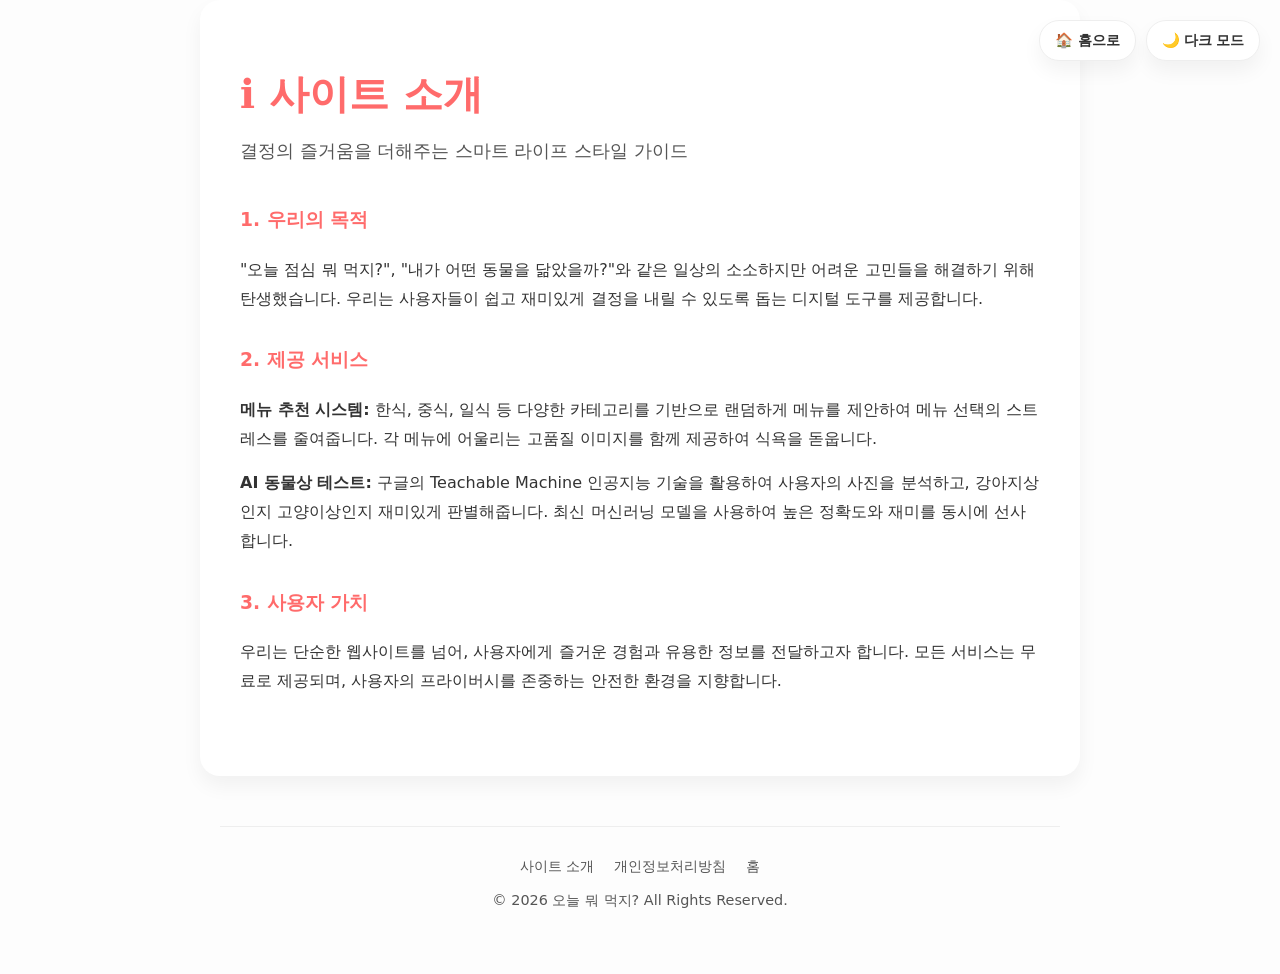
==== about.html @ f0c195e4 "chore: 애드센스 승인을 위한 고품질 콘텐츠 보강 및 정책 페이지 추가" ====
<!DOCTYPE html>
<html lang="ko">
<head>
    <meta charset="UTF-8">
    <meta name="viewport" content="width=device-width, initial-scale=1.0">
    <title>사이트 소개 - 오늘 뭐 먹지?</title>
    <link rel="stylesheet" href="style.css">
    <script async src="https://pagead2.googlesyndication.com/pagead/js/adsbygoogle.js?client=ca-pub-5402805160992455"
     crossorigin="anonymous"></script>
    <meta name="google-adsense-account" content="ca-pub-5402805160992455">
</head>
<body>

<div class="top-nav">
    <a href="index.html" class="lang-switch">🏠 홈으로</a>
    <button id="theme-toggle" class="theme-toggle-btn">🌙 다크 모드</button>
</div>

<div class="container about-page-content">
    <header>
        <h1>ℹ️ 사이트 소개</h1>
        <p>결정의 즐거움을 더해주는 스마트 라이프 스타일 가이드</p>
    </header>

    <div class="content-section">
        <h3>1. 우리의 목적</h3>
        <p>"오늘 점심 뭐 먹지?", "내가 어떤 동물을 닮았을까?"와 같은 일상의 소소하지만 어려운 고민들을 해결하기 위해 탄생했습니다. 우리는 사용자들이 쉽고 재미있게 결정을 내릴 수 있도록 돕는 디지털 도구를 제공합니다.</p>

        <h3>2. 제공 서비스</h3>
        <p><strong>메뉴 추천 시스템:</strong> 한식, 중식, 일식 등 다양한 카테고리를 기반으로 랜덤하게 메뉴를 제안하여 메뉴 선택의 스트레스를 줄여줍니다. 각 메뉴에 어울리는 고품질 이미지를 함께 제공하여 식욕을 돋웁니다.</p>
        <p><strong>AI 동물상 테스트:</strong> 구글의 Teachable Machine 인공지능 기술을 활용하여 사용자의 사진을 분석하고, 강아지상인지 고양이상인지 재미있게 판별해줍니다. 최신 머신러닝 모델을 사용하여 높은 정확도와 재미를 동시에 선사합니다.</p>

        <h3>3. 사용자 가치</h3>
        <p>우리는 단순한 웹사이트를 넘어, 사용자에게 즐거운 경험과 유용한 정보를 전달하고자 합니다. 모든 서비스는 무료로 제공되며, 사용자의 프라이버시를 존중하는 안전한 환경을 지향합니다.</p>
    </div>
</div>

<footer>
    <div class="footer-links">
        <a href="about.html">사이트 소개</a>
        <a href="privacy.html">개인정보처리방침</a>
        <a href="index.html">홈</a>
    </div>
    <p>&copy; 2026 오늘 뭐 먹지? All Rights Reserved.</p>
</footer>

<script>
    const themeToggle = document.getElementById('theme-toggle');
    const html = document.documentElement;
    const savedTheme = localStorage.getItem('theme') || 'light';
    html.setAttribute('data-theme', savedTheme);
    themeToggle.addEventListener('click', () => {
        const currentTheme = html.getAttribute('data-theme');
        const newTheme = currentTheme === 'light' ? 'dark' : 'light';
        html.setAttribute('data-theme', newTheme);
        localStorage.setItem('theme', newTheme);
        themeToggle.textContent = newTheme === 'light' ? '🌙 다크 모드' : '☀️ 라이트 모드';
    });
    themeToggle.textContent = savedTheme === 'light' ? '🌙 다크 모드' : '☀️ 라이트 모드';
</script>
</body>
</html>
---- style.css ----
:root {
    --bg-color: #fdfdfd;
    --container-bg: #ffffff;
    --text-color: #333333;
    --label-color: #555555;
    --border-color: #eeeeee;
    --button-bg: #ff6b6b;
    --button-hover: #fa5252;
    --shadow: 0 10px 20px rgba(0,0,0,0.05);
    --accent-color: #ff6b6b;
}

[data-theme="dark"] {
    --bg-color: #1a1a1a;
    --container-bg: #2d2d2d;
    --text-color: #f1f1f1;
    --label-color: #cccccc;
    --border-color: #444444;
    --button-bg: #fa5252;
    --button-hover: #ff6b6b;
    --shadow: 0 10px 20px rgba(0,0,0,0.3);
}

body {
    font-family: 'Pretendard', -apple-system, BlinkMacSystemFont, system-ui, Roboto, 'Helvetica Neue', 'Segoe UI', 'Apple SD Gothic Neo', 'Noto Sans KR', 'Malgun Gothic', sans-serif;
    padding: 0;
    margin: 0;
    background-color: var(--bg-color);
    color: var(--text-color);
    transition: background-color 0.3s, color 0.3s;
    display: flex;
    flex-direction: column;
    justify-content: center;
    align-items: center;
    min-height: 100vh;
}

.top-nav {
    position: fixed;
    top: 20px;
    right: 20px;
    display: flex;
    gap: 10px;
    z-index: 1000;
}

.lang-switch, .theme-toggle-btn {
    padding: 10px 15px;
    background-color: var(--container-bg);
    color: var(--text-color);
    border: 1px solid var(--border-color);
    border-radius: 20px;
    cursor: pointer;
    box-shadow: var(--shadow);
    font-weight: bold;
    text-decoration: none;
    font-size: 0.9rem;
    transition: all 0.2s;
    display: flex;
    align-items: center;
}

.lang-switch:hover, .theme-toggle-btn:hover {
    border-color: var(--accent-color);
}

.container {
    max-width: 600px;
    width: 90%;
    margin: 40px auto;
    background: var(--container-bg);
    padding: 40px;
    border-radius: 20px;
    box-shadow: var(--shadow);
    text-align: center;
    transition: background-color 0.3s, box-shadow 0.3s;
}

header h1 {
    font-size: 2.5rem;
    margin-bottom: 10px;
    color: var(--accent-color);
}

header p {
    font-size: 1.1rem;
    color: var(--label-color);
    margin-bottom: 30px;
}

.recommend-box {
    margin-bottom: 30px;
    padding: 20px;
    border: 2px dashed var(--border-color);
    border-radius: 15px;
}

.menu-display {
    font-size: 1.8rem;
    font-weight: bold;
    margin-bottom: 20px;
    min-height: 250px;
    display: flex;
    flex-direction: column;
    justify-content: center;
    align-items: center;
    color: var(--text-color);
    gap: 15px;
}

.menu-image {
    width: 100%;
    max-width: 300px;
    height: 200px;
    object-fit: cover;
    border-radius: 15px;
    box-shadow: var(--shadow);
    transition: transform 0.3s;
}

.menu-image:hover {
    transform: scale(1.05);
}

.recommend-btn {
    width: 100%;
    max-width: 300px;
    padding: 15px 30px;
    background-color: var(--button-bg);
    color: white;
    border: none;
    border-radius: 50px;
    font-size: 1.2rem;
    font-weight: bold;
    cursor: pointer;
    transition: background 0.3s, transform 0.2s;
    box-shadow: 0 5px 15px rgba(255, 107, 107, 0.3);
}

.recommend-btn:hover {
    background-color: var(--button-hover);
    transform: translateY(-2px);
}

.category-filters {
    display: flex;
    flex-wrap: wrap;
    justify-content: center;
    gap: 15px;
    margin-top: 20px;
}

.category-filters label {
    display: flex;
    align-items: center;
    gap: 5px;
    font-size: 1rem;
    cursor: pointer;
    padding: 8px 15px;
    background: var(--bg-color);
    border: 1px solid var(--border-color);
    border-radius: 20px;
    transition: all 0.2s;
}

.category-filters label:hover {
    border-color: var(--accent-color);
}

/* Contact Form Styles */
.divider {
    margin: 50px 0;
    border: 0;
    border-top: 1px solid var(--border-color);
}

.contact-section {
    text-align: left;
    margin-top: 40px;
}

.contact-section h2 {
    text-align: center;
    color: var(--text-color);
}

.contact-section p {
    text-align: center;
    font-size: 0.95rem;
    color: var(--label-color);
    margin-bottom: 30px;
}

.contact-form {
    display: flex;
    flex-direction: column;
    gap: 20px;
}

.form-group {
    display: flex;
    flex-direction: column;
    gap: 8px;
}

.form-group label {
    font-weight: bold;
    font-size: 0.9rem;
    color: var(--label-color);
}

.form-group input, .form-group textarea {
    padding: 12px 15px;
    border: 1px solid var(--border-color);
    border-radius: 10px;
    background-color: var(--bg-color);
    color: var(--text-color);
    font-size: 1rem;
    font-family: inherit;
    transition: border-color 0.2s;
}

.form-group input:focus, .form-group textarea:focus {
    outline: none;
    border-color: var(--accent-color);
}

.submit-btn {
    padding: 15px;
    background-color: var(--accent-color);
    color: white;
    border: none;
    border-radius: 10px;
    font-size: 1.1rem;
    font-weight: bold;
    cursor: pointer;
    transition: background 0.3s, transform 0.2s;
}

.submit-btn:hover {
    filter: brightness(1.1);
    transform: translateY(-2px);
}

/* Comments Section Styles */
.comments-section {
    margin-top: 40px;
    text-align: left;
}

.comments-section h2 {
    text-align: center;
    color: var(--text-color);
    margin-bottom: 30px;
}

/* Animal Test Styles */
.webcam-display {
    width: 100%;
    max-width: 300px;
    height: 300px;
    margin: 0 auto 20px;
    background: #eee;
    border-radius: 15px;
    display: flex;
    justify-content: center;
    align-items: center;
    overflow: hidden;
    box-shadow: var(--shadow);
}

.webcam-display canvas {
    width: 100% !important;
    height: 100% !important;
    object-fit: cover;
}

.result-label-container {
    margin-bottom: 20px;
    text-align: left;
    width: 100%;
    max-width: 300px;
    margin-left: auto;
    margin-right: auto;
}

.prediction-bar-container {
    margin-bottom: 15px;
}

.prediction-label {
    display: block;
    margin-bottom: 5px;
    font-weight: bold;
    font-size: 0.9rem;
}

.bar-wrapper {
    background: var(--border-color);
    border-radius: 10px;
    height: 12px;
    overflow: hidden;
}

.bar {
    height: 100%;
    width: 0;
    background: var(--accent-color);
    transition: width 0.3s ease;
}

.info-box {
    margin-top: 20px;
    font-size: 0.8rem;
    color: var(--label-color);
}

/* File Upload Styles */
.file-upload-wrapper {
    margin-bottom: 20px;
}

.file-input {
    display: none;
}

.file-upload-wrapper .recommend-btn {
    display: inline-block;
    cursor: pointer;
}

/* AdSense Optimization Styles */
.content-section {
    text-align: left;
    margin: 40px 0;
    line-height: 1.8;
    color: var(--text-color);
}

.content-section h3 {
    color: var(--accent-color);
    margin-top: 30px;
}

footer {
    width: 100%;
    max-width: 800px;
    margin: 50px auto 20px;
    padding: 30px 20px;
    border-top: 1px solid var(--border-color);
    text-align: center;
    font-size: 0.9rem;
    color: var(--label-color);
}

.footer-links {
    margin-bottom: 15px;
    display: flex;
    justify-content: center;
    gap: 20px;
    flex-wrap: wrap;
}

.footer-links a {
    color: var(--label-color);
    text-decoration: none;
    transition: color 0.2s;
}

.footer-links a:hover {
    color: var(--accent-color);
}

.about-page-content {
    text-align: left;
    max-width: 800px;
    margin: 0 auto;
}
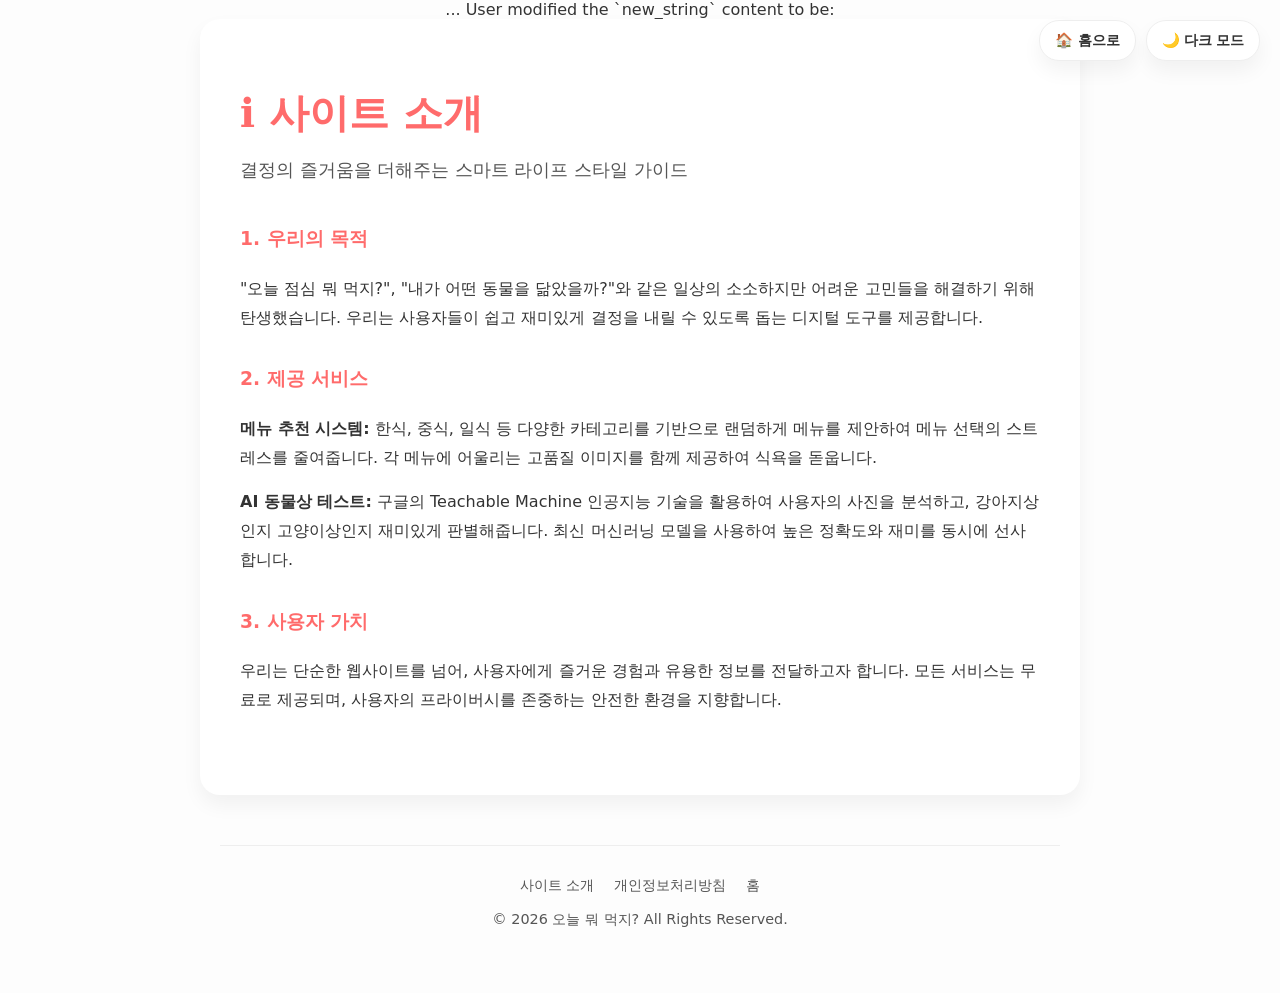
==== commit 2aadff77: "feat: 모든 페이지에 Google Analytics(GA4) 태그 추가" ====
--- a/about.html
+++ b/about.html
@@ -1,6 +1,28 @@
 <!DOCTYPE html>
 <html lang="ko">
 <head>
+    <!-- Google tag (gtag.js) -->
+    <script async src="https://www.googletagmanager.com/gtag/js?id=G-3GHEHZ8566"></script>
+    <script>
+      window.dataLayer = window.dataLayer || [];
+      function gtag(){dataLayer.push(arguments);}
+      gtag('js', new Date());
+
+      gtag('config', 'G-3GHEHZ8566');
+    </script>
+    <meta charset="UTF-8">
+... User modified the `new_string` content to be: <!DOCTYPE html>
+<html lang="ko">
+<head>
+    <!-- Google tag (gtag.js) -->
+    <script async src="https://www.googletagmanager.com/gtag/js?id=G-3GHEHZ8566"></script>
+    <script>
+      window.dataLayer = window.dataLayer || [];
+      function gtag(){dataLayer.push(arguments);}
+      gtag('js', new Date());
+
+      gtag('config', 'G-3GHEHZ8566');
+    </script>
     <meta charset="UTF-8">
     <meta name="viewport" content="width=device-width, initial-scale=1.0">
     <title>사이트 소개 - 오늘 뭐 먹지?</title>
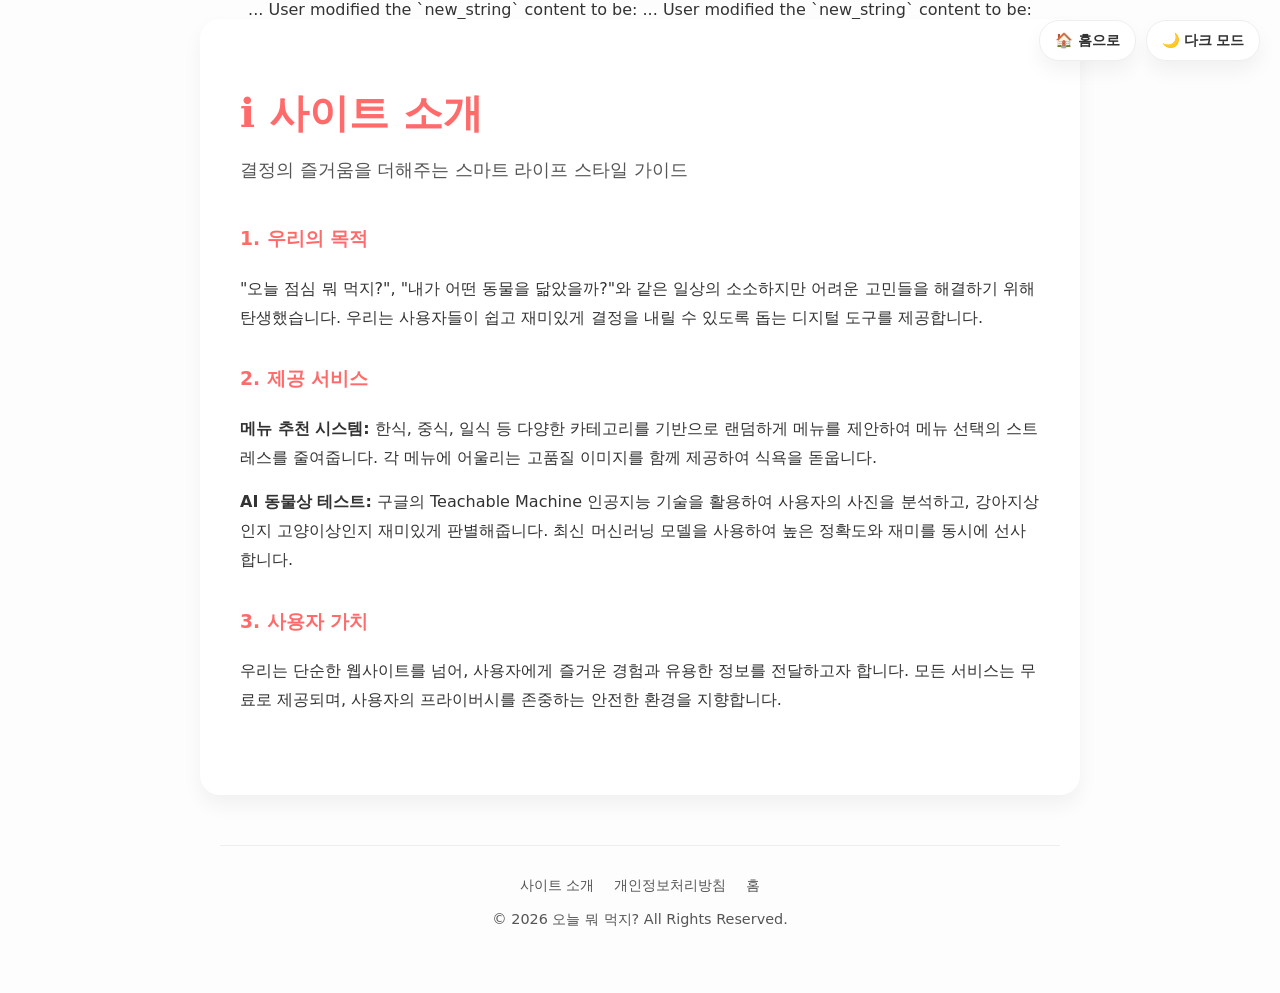
==== commit 996b41ed: "feat: 모든 페이지에 Microsoft Clarity 스크립트 추가" ====
--- a/about.html
+++ b/about.html
@@ -22,6 +22,33 @@
       gtag('js', new Date());
 
       gtag('config', 'G-3GHEHZ8566');
+    </script>
+    <script type="text/javascript">
+        (function(c,l,a,r,i,t,y){
+            c[a]=c[a]||function(){(c[a].q=c[a].q||[]).push(arguments)};
+            t=l.createElement(r);t.async=1;t.src="https://www.clarity.ms/tag/"+i;
+            y=l.getElementsByTagName(r)[0];y.parentNode.insertBefore(t,y);
+        })(window, document, "clarity", "script", "wdy1uz526d");
+    </script>
+    <meta charset="UTF-8">
+... User modified the `new_string` content to be: <!DOCTYPE html>
+<html lang="ko">
+<head>
+    <!-- Google tag (gtag.js) -->
+    <script async src="https://www.googletagmanager.com/gtag/js?id=G-3GHEHZ8566"></script>
+    <script>
+      window.dataLayer = window.dataLayer || [];
+      function gtag(){dataLayer.push(arguments);}
+      gtag('js', new Date());
+
+      gtag('config', 'G-3GHEHZ8566');
+    </script>
+    <script type="text/javascript">
+        (function(c,l,a,r,i,t,y){
+            c[a]=c[a]||function(){(c[a].q=c[a].q||[]).push(arguments)};
+            t=l.createElement(r);t.async=1;t.src="https://www.clarity.ms/tag/"+i;
+            y=l.getElementsByTagName(r)[0];y.parentNode.insertBefore(t,y);
+        })(window, document, "clarity", "script", "wdy1uz526d");
     </script>
     <meta charset="UTF-8">
     <meta name="viewport" content="width=device-width, initial-scale=1.0">
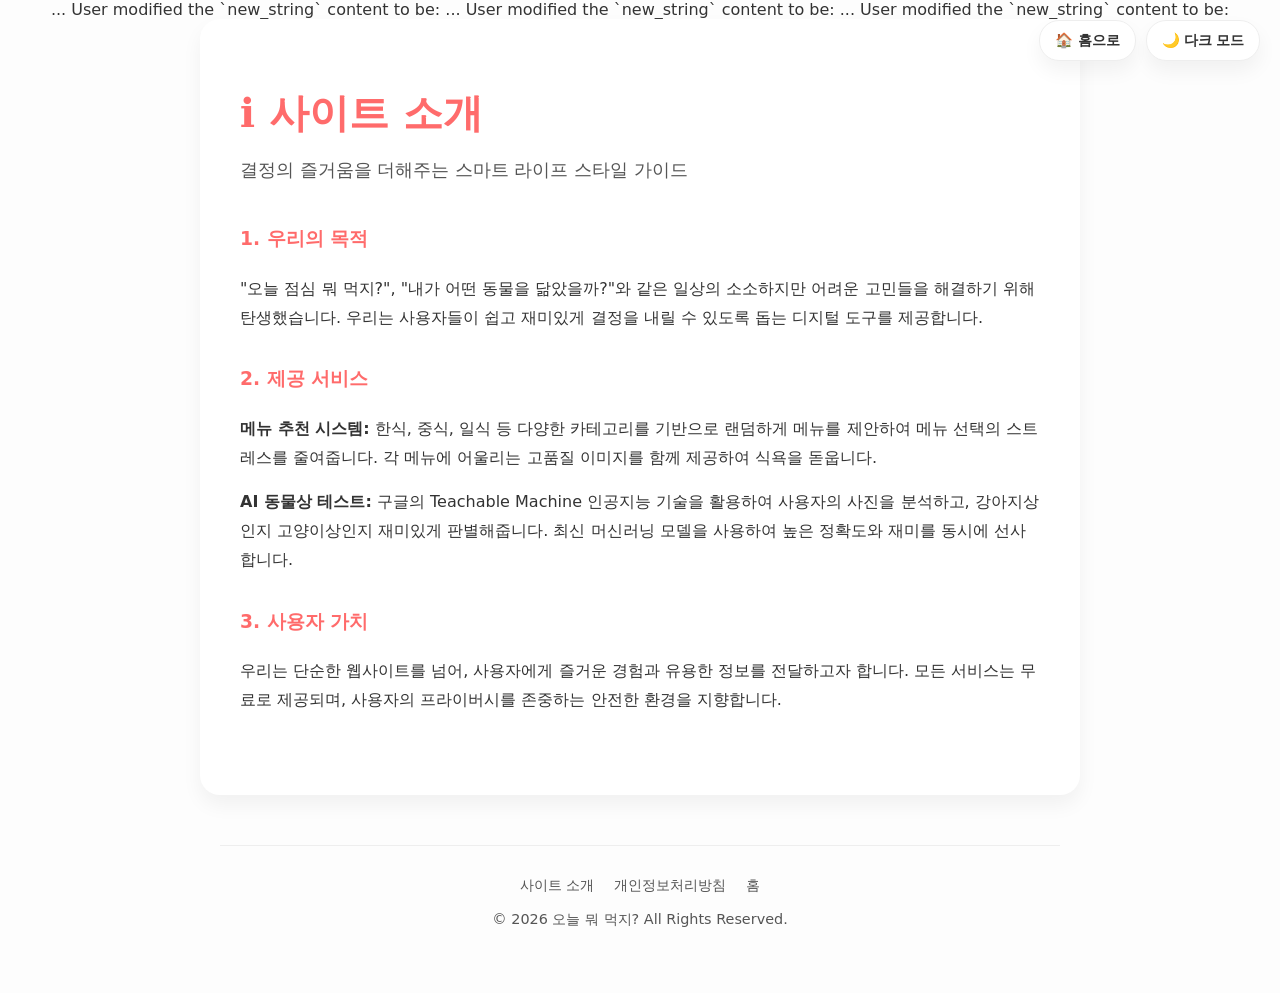
==== commit 706078ea: "seo: 구글 및 네이버 SEO 가이드에 따른 전체 사이트 최적화" ====
--- a/about.html
+++ b/about.html
@@ -52,7 +52,57 @@
     </script>
     <meta charset="UTF-8">
     <meta name="viewport" content="width=device-width, initial-scale=1.0">
-    <title>사이트 소개 - 오늘 뭐 먹지?</title>
+    
+    <!-- SEO Meta Tags -->
+    <title>사이트 소개 | 오늘 뭐 먹지? 서비스 안내</title>
+    <meta name="description" content="오늘 뭐 먹지? 서비스의 목적과 제공하는 다양한 AI 기반 라이프스타일 도구들을 소개합니다.">
+    <link rel="canonical" href="https://chaeminho.github.io/product-builder-lecture2/about.html">
+    
+    <!-- Open Graph -->
+    <meta property="og:type" content="website">
+    <meta property="og:title" content="사이트 소개 | 오늘 뭐 먹지?">
+    <meta property="og:description" content="스마트한 메뉴 추천과 AI 동물상 테스트를 만나보세요.">
+    <meta property="og:image" content="https://chaeminho.github.io/product-builder-lecture2/다운로드.jpg">
+
+    <link rel="stylesheet" href="style.css">
+    <script async src="https://pagead2.googlesyndication.com/pagead/js/adsbygoogle.js?client=ca-pub-5402805160992455"
+     crossorigin="anonymous"></script>
+    <meta name="google-adsense-account" content="ca-pub-5402805160992455">
+</head>
+<body>
+... User modified the `new_string` content to be: <!DOCTYPE html>
+<html lang="ko">
+<head>
+    <!-- Google tag (gtag.js) -->
+    <script async src="https://www.googletagmanager.com/gtag/js?id=G-3GHEHZ8566"></script>
+    <script>
+      window.dataLayer = window.dataLayer || [];
+      function gtag(){dataLayer.push(arguments);}
+      gtag('js', new Date());
+
+      gtag('config', 'G-3GHEHZ8566');
+    </script>
+    <script type="text/javascript">
+        (function(c,l,a,r,i,t,y){
+            c[a]=c[a]||function(){(c[a].q=c[a].q||[]).push(arguments)};
+            t=l.createElement(r);t.async=1;t.src="https://www.clarity.ms/tag/"+i;
+            y=l.getElementsByTagName(r)[0];y.parentNode.insertBefore(t,y);
+        })(window, document, "clarity", "script", "wdy1uz526d");
+    </script>
+    <meta charset="UTF-8">
+    <meta name="viewport" content="width=device-width, initial-scale=1.0">
+    
+    <!-- SEO Meta Tags -->
+    <title>사이트 소개 | 오늘 뭐 먹지? 서비스 안내</title>
+    <meta name="description" content="오늘 뭐 먹지? 서비스의 목적과 제공하는 다양한 AI 기반 라이프스타일 도구들을 소개합니다.">
+    <link rel="canonical" href="https://chaeminho.github.io/product-builder-lecture2/about.html">
+    
+    <!-- Open Graph -->
+    <meta property="og:type" content="website">
+    <meta property="og:title" content="사이트 소개 | 오늘 뭐 먹지?">
+    <meta property="og:description" content="스마트한 메뉴 추천과 AI 동물상 테스트를 만나보세요.">
+    <meta property="og:image" content="https://chaeminho.github.io/product-builder-lecture2/다운로드.jpg">
+
     <link rel="stylesheet" href="style.css">
     <script async src="https://pagead2.googlesyndication.com/pagead/js/adsbygoogle.js?client=ca-pub-5402805160992455"
      crossorigin="anonymous"></script>
